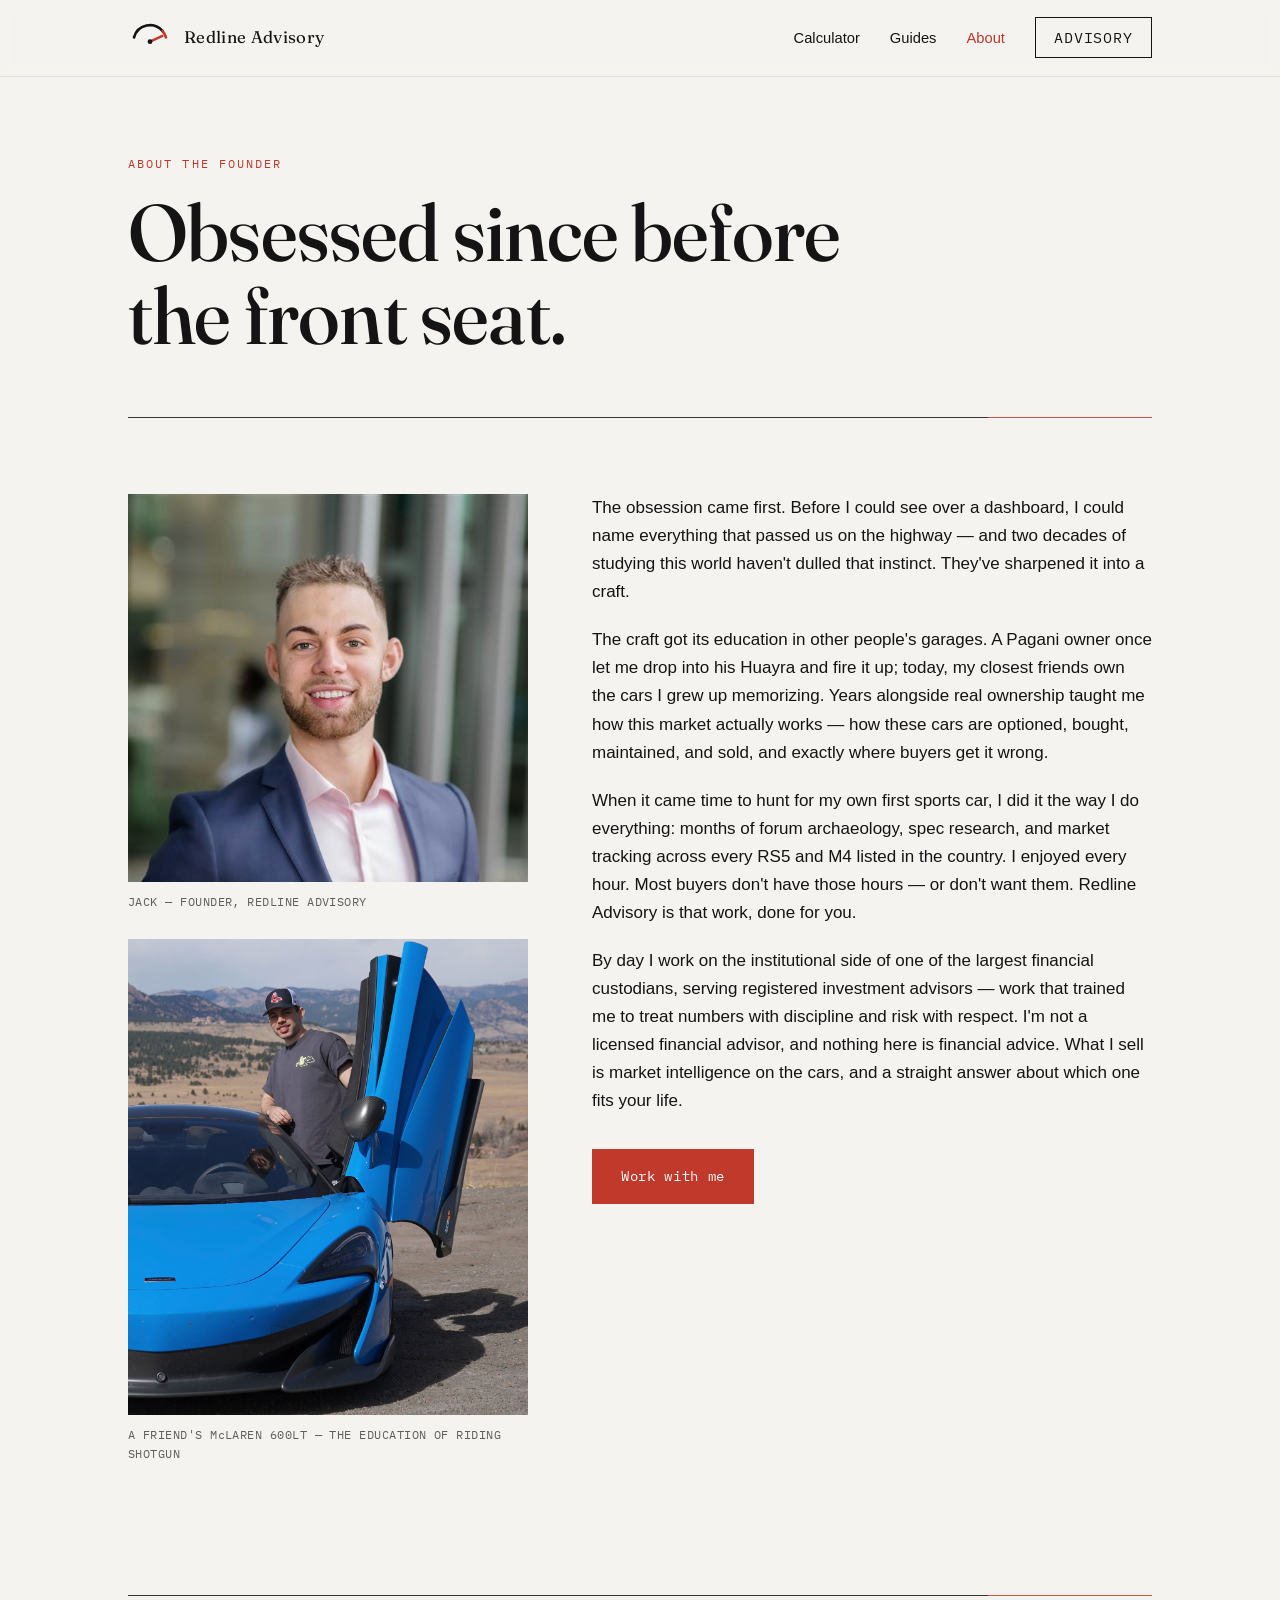
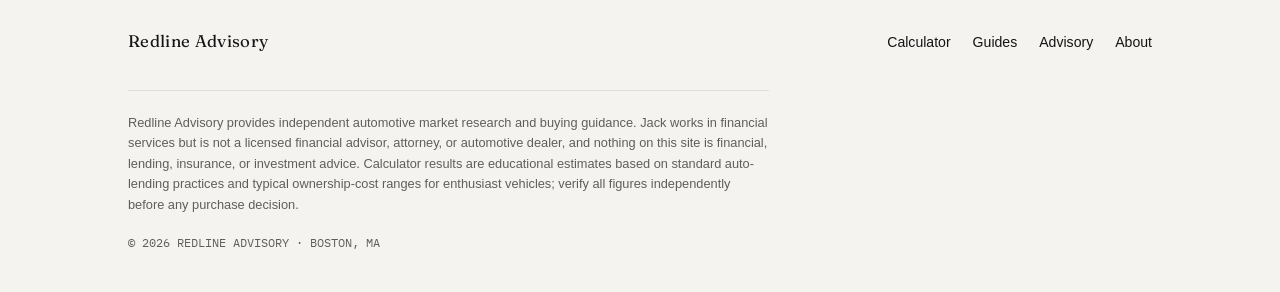
==== about.html @ b706e073 "Add files via upload Initial site — v2" ====
<!DOCTYPE html>
<html lang="en">
<head>
<meta charset="UTF-8">
<meta name="viewport" content="width=device-width, initial-scale=1.0">
<title>About Jack — Redline Advisory</title>
<meta name="description" content="The story behind Redline Advisory: a lifelong car obsessive with a financial services background, doing the buyer's-side research most people don't have time for.">
<link rel="preconnect" href="https://fonts.googleapis.com">
<link rel="preconnect" href="https://fonts.gstatic.com" crossorigin>
<link href="https://fonts.googleapis.com/css2?family=Fraunces:opsz,wght@9..144,400;9..144,500;9..144,600&family=IBM+Plex+Mono:wght@400;500&display=swap" rel="stylesheet">
<link rel="stylesheet" href="styles.css">
</head>
<body>

<header class="nav-sticky"><div class="wrap">
  <nav class="nav">
    <a class="nav-logo" href="index.html" aria-label="Redline Advisory home">
      <svg width="44" height="44" viewBox="0 0 48 48" fill="none" xmlns="http://www.w3.org/2000/svg" aria-hidden="true">
        <path d="M6.6 23.3 A18 18 0 0 1 37.8 16.4" stroke="#141414" stroke-width="3" stroke-linecap="round"/>
        <path d="M37.8 16.4 A18 18 0 0 1 41.4 23.3" stroke="#C0392B" stroke-width="3" stroke-linecap="round"/>
        <line x1="24" y1="28" x2="37.6" y2="21.7" stroke="#C0392B" stroke-width="2.6" stroke-linecap="round"/>
        <circle cx="24" cy="28" r="2.6" fill="#141414"/>
      </svg>
      <span class="nav-wordmark">Redline Advisory</span>
    </a>
    <ul class="nav-links">
      <li class="hide-m"><a href="calculator.html">Calculator</a></li>
      <li class="hide-m"><a href="guides.html">Guides</a></li>
      <li class="hide-m"><a class="active" href="about.html">About</a></li>
      <li><a class="nav-cta" href="advisory.html">ADVISORY</a></li>
    </ul>
  </nav>
</div></header>

<main>
  <section class="hero wrap" style="padding-bottom: clamp(30px, 5vw, 60px);">
    <span class="eyebrow">About the founder</span>
    <h1>Obsessed since before the front seat.</h1>
  </section>

  <div class="wrap"><hr class="redline-rule rule-anim"></div>

  <section class="section wrap">
    <div class="about-grid">
      <div class="reveal">
        <img src="images/jack-headshot.jpg" alt="Jack, founder of Redline Advisory" loading="lazy">
        <p class="photo-cap">JACK &mdash; FOUNDER, REDLINE ADVISORY</p>
        <img src="images/mclaren-600lt.jpg" alt="Jack standing at the open door of a friend's blue McLaren 600LT in the Colorado foothills" loading="lazy" style="margin-top: 28px;">
        <p class="photo-cap">A FRIEND'S McLAREN 600LT &mdash; THE EDUCATION OF RIDING SHOTGUN</p>
      </div>

      <div class="about-copy reveal">
        <p>The obsession came first. Before I could see over a dashboard, I could name everything that passed us on the highway &mdash; and two decades of studying this world haven't dulled that instinct. They've sharpened it into a craft.</p>

        <p>The craft got its education in other people's garages. A Pagani owner once let me drop into his Huayra and fire it up; today, my closest friends own the cars I grew up memorizing. Years alongside real ownership taught me how this market actually works &mdash; how these cars are optioned, bought, maintained, and sold, and exactly where buyers get it wrong.</p>

        <p>When it came time to hunt for my own first sports car, I did it the way I do everything: months of forum archaeology, spec research, and market tracking across every RS5 and M4 listed in the country. I enjoyed every hour. Most buyers don't have those hours &mdash; or don't want them. Redline Advisory is that work, done for you.</p>

        <p>By day I work on the institutional side of one of the largest financial custodians, serving registered investment advisors &mdash; work that trained me to treat numbers with discipline and risk with respect. I'm not a licensed financial advisor, and nothing here is financial advice. What I sell is market intelligence on the cars, and a straight answer about which one fits your life.</p>

        <p style="margin-top: 34px;"><a class="btn btn-solid" href="advisory.html" style="text-decoration:none;">Work with me</a></p>
      </div>
    </div>
  </section>
</main>

<footer class="wrap">
  <hr class="redline-rule rule-anim">
  <div class="foot-grid">
    <span class="nav-wordmark">Redline Advisory</span>
    <ul class="foot-links">
      <li><a href="calculator.html">Calculator</a></li>
      <li><a href="guides.html">Guides</a></li>
      <li><a href="advisory.html">Advisory</a></li>
      <li><a href="about.html">About</a></li>
    </ul>
  </div>
  <p class="disclaimer">Redline Advisory provides independent automotive market research and buying guidance. Jack works in financial services but is not a licensed financial advisor, attorney, or automotive dealer, and nothing on this site is financial, lending, insurance, or investment advice. Calculator results are educational estimates based on standard auto-lending practices and typical ownership-cost ranges for enthusiast vehicles; verify all figures independently before any purchase decision.</p>
  <p class="copyright">&copy; 2026 REDLINE ADVISORY &middot; BOSTON, MA</p>
</footer>

<script src="site.js"></script>
</body>
</html>
---- styles.css ----
/* ================================================================
   REDLINE ADVISORY — brand system
   Paper #F5F3EF · Ink #141414 · Redline #C0392B · Oxblood #8E2A20
   Graphite #5F5E5A · Hairline #E3DFD6
   Display: Fraunces · Body: system sans · Data: IBM Plex Mono
   Signature: the redline rule — hairline dividers that hit red
   ================================================================ */

:root {
  --paper: #F5F3EF;
  --ink: #141414;
  --red: #C0392B;
  --oxblood: #8E2A20;
  --graphite: #5F5E5A;
  --hairline: #E3DFD6;
  --display: "Fraunces", Georgia, "Times New Roman", serif;
  --body: -apple-system, BlinkMacSystemFont, "Segoe UI", Roboto, Helvetica, Arial, sans-serif;
  --mono: "IBM Plex Mono", "SF Mono", Menlo, Consolas, monospace;
  --max: 1120px;
  --pad: clamp(20px, 4vw, 48px);
}

* { margin: 0; padding: 0; box-sizing: border-box; }

html { scroll-behavior: smooth; }
@media (prefers-reduced-motion: reduce) {
  html { scroll-behavior: auto; }
  .reveal { opacity: 1 !important; transform: none !important; transition: none !important; }
}

body {
  background: var(--paper);
  color: var(--ink);
  font-family: var(--body);
  font-size: 17px;
  line-height: 1.65;
  -webkit-font-smoothing: antialiased;
}

.wrap { max-width: var(--max); margin: 0 auto; padding-left: var(--pad); padding-right: var(--pad); }

/* ---- The redline rule (signature element) ---- */
.redline-rule {
  height: 1px;
  border: 0;
  background: linear-gradient(90deg, var(--ink) 0%, var(--ink) 84%, var(--red) 84%, var(--red) 100%);
  opacity: 0.85;
}

/* ---- Type ---- */
h1, h2, h3 { font-family: var(--display); font-weight: 500; letter-spacing: -0.01em; }
h1 { font-size: clamp(2.6rem, 7vw, 5rem); line-height: 1.04; }
h2 { font-size: clamp(1.8rem, 4vw, 2.8rem); line-height: 1.12; }
h3 { font-size: clamp(1.25rem, 2.4vw, 1.6rem); line-height: 1.25; }

.eyebrow {
  font-family: var(--mono);
  font-size: 0.72rem;
  letter-spacing: 0.18em;
  text-transform: uppercase;
  color: var(--red);
  display: block;
  margin-bottom: 18px;
}

.lede { font-size: clamp(1.05rem, 1.8vw, 1.3rem); color: var(--graphite); max-width: 46ch; }

.mono { font-family: var(--mono); }

a { color: var(--ink); text-decoration-color: var(--red); text-decoration-thickness: 1px; text-underline-offset: 3px; }
a:hover { color: var(--oxblood); }
a:focus-visible, button:focus-visible, input:focus-visible, select:focus-visible {
  outline: 2px solid var(--red); outline-offset: 3px; border-radius: 2px;
}

/* ---- Nav ---- */
.nav {
  display: flex; align-items: center; justify-content: space-between;
  padding-top: 26px; padding-bottom: 26px;
}
.nav-logo { display: flex; align-items: center; gap: 12px; text-decoration: none; }
.nav-logo svg { display: block; }
.nav-wordmark { font-family: var(--display); font-size: 1.05rem; letter-spacing: 0.02em; }
.nav-links { display: flex; align-items: center; gap: clamp(14px, 2.5vw, 30px); list-style: none; }
.nav-links a { text-decoration: none; font-size: 0.92rem; color: var(--ink); }
.nav-links a.active { color: var(--red); }
.nav-cta {
  font-family: var(--mono); font-size: 0.78rem; letter-spacing: 0.06em;
  border: 1px solid var(--ink); padding: 10px 18px; text-decoration: none;
  transition: background 0.18s ease, color 0.18s ease;
}
.nav-cta:hover { background: var(--ink); color: var(--paper); }
@media (max-width: 760px) {
  .nav-links li.hide-m { display: none; }
}

/* ---- Buttons ---- */
.btn {
  display: inline-block; font-family: var(--mono); font-size: 0.85rem;
  letter-spacing: 0.05em; padding: 15px 28px; text-decoration: none;
  border: 1px solid var(--ink); color: var(--ink); background: transparent;
  cursor: pointer; transition: background 0.18s ease, color 0.18s ease, border-color 0.18s ease;
}
.btn-solid { background: var(--red); border-color: var(--red); color: #fff; }
.btn-solid:hover { background: var(--oxblood); border-color: var(--oxblood); color: #fff; }
.btn-ghost:hover { background: var(--ink); color: var(--paper); }

/* ---- Hero ---- */
.hero { padding-top: clamp(60px, 10vw, 130px); padding-bottom: clamp(60px, 9vw, 110px); }
.hero h1 { max-width: 15ch; }
.hero .lede { margin-top: 26px; }
.hero-actions { margin-top: 40px; display: flex; gap: 16px; flex-wrap: wrap; }

/* ---- Section scaffolding ---- */
.section { padding-top: clamp(56px, 8vw, 100px); padding-bottom: clamp(56px, 8vw, 100px); }
.section-head { margin-bottom: clamp(32px, 5vw, 56px); max-width: 60ch; }

/* ---- Persona doors (routing rows) ---- */
.door {
  display: grid; grid-template-columns: 90px 1fr auto; gap: 24px; align-items: baseline;
  padding: 34px 0; text-decoration: none; color: var(--ink);
  border-top: 1px solid var(--hairline);
  transition: padding-left 0.22s ease;
}
.door:last-of-type { border-bottom: 1px solid var(--hairline); }
.door:hover { padding-left: 10px; }
.door:hover .door-arrow { color: var(--red); transform: translateX(6px); }
.door-index { font-family: var(--mono); font-size: 0.8rem; color: var(--graphite); }
.door h3 { transition: color 0.18s ease; }
.door:hover h3 { color: var(--oxblood); }
.door p { color: var(--graphite); margin-top: 6px; font-size: 0.98rem; max-width: 52ch; }
.door-arrow { font-family: var(--mono); font-size: 1.3rem; transition: transform 0.22s ease, color 0.18s ease; }
@media (max-width: 640px) {
  .door { grid-template-columns: 1fr auto; }
  .door-index { display: none; }
}

/* ---- Cards / offers ---- */
.offer-grid { display: grid; grid-template-columns: repeat(auto-fit, minmax(300px, 1fr)); gap: 28px; }
.offer {
  border: 1px solid var(--ink); padding: 36px 32px; background: #FBFAF7;
  display: flex; flex-direction: column;
}
.offer.featured { border-color: var(--red); box-shadow: 6px 6px 0 var(--red); }
.offer-price { font-family: var(--mono); font-size: 1.9rem; margin: 18px 0 4px; }
.offer-price .per { font-size: 0.8rem; color: var(--graphite); }
.offer ul { list-style: none; margin: 22px 0 30px; flex: 1; }
.offer ul li { padding: 9px 0 9px 26px; position: relative; border-top: 1px solid var(--hairline); font-size: 0.95rem; }
.offer ul li::before { content: "—"; position: absolute; left: 0; color: var(--red); }
.offer .btn { text-align: center; }
.offer-tag { font-family: var(--mono); font-size: 0.68rem; letter-spacing: 0.16em; text-transform: uppercase; color: var(--graphite); }

/* ---- Process steps ---- */
.steps { display: grid; grid-template-columns: repeat(auto-fit, minmax(240px, 1fr)); gap: 36px; counter-reset: step; }
.step { border-top: 2px solid var(--ink); padding-top: 20px; position: relative; }
.step::after { content: ""; position: absolute; top: -2px; left: 0; width: 34px; height: 2px; background: var(--red); }
.step-num { font-family: var(--mono); font-size: 0.75rem; color: var(--red); letter-spacing: 0.15em; }
.step h3 { margin: 10px 0 8px; font-size: 1.2rem; }
.step p { color: var(--graphite); font-size: 0.95rem; }

/* ---- Proof / case studies ---- */
.case { border-left: 2px solid var(--red); padding: 6px 0 6px 28px; margin-bottom: 40px; max-width: 62ch; }
.case blockquote { font-family: var(--display); font-size: clamp(1.15rem, 2vw, 1.45rem); line-height: 1.4; }
.case figcaption { margin-top: 14px; font-family: var(--mono); font-size: 0.78rem; color: var(--graphite); letter-spacing: 0.04em; }

/* ---- About ---- */
.about-grid { display: grid; grid-template-columns: 1fr 1.4fr; gap: clamp(32px, 5vw, 72px); align-items: start; }
.about-grid img { width: 100%; height: auto; display: block; filter: saturate(0.92); }
.about-grid .photo-cap { font-family: var(--mono); font-size: 0.72rem; color: var(--graphite); margin-top: 10px; letter-spacing: 0.04em; }
.about-copy p + p { margin-top: 20px; }
@media (max-width: 800px) { .about-grid { grid-template-columns: 1fr; } }

/* ---- Newsletter band ---- */
.news-band { background: var(--ink); color: var(--paper); }
.news-band .eyebrow { color: var(--red); }
.news-band h2 { color: var(--paper); }
.news-band p { color: #C9C6BF; max-width: 52ch; }
.news-band .btn { border-color: var(--paper); color: var(--paper); margin-top: 28px; }
.news-band .btn:hover { background: var(--paper); color: var(--ink); }

/* ---- Footer ---- */
footer { padding: 56px 0 40px; }
.foot-grid { display: flex; justify-content: space-between; gap: 32px; flex-wrap: wrap; margin-top: 32px; }
.foot-links { list-style: none; display: flex; gap: 22px; flex-wrap: wrap; }
.foot-links a { font-size: 0.88rem; text-decoration: none; }
.disclaimer {
  margin-top: 34px; padding-top: 22px; border-top: 1px solid var(--hairline);
  font-size: 0.8rem; color: var(--graphite); max-width: 90ch; line-height: 1.6;
}
.copyright { font-family: var(--mono); font-size: 0.72rem; color: var(--graphite); margin-top: 18px; }

/* ---- Calculator ---- */
.calc-grid { display: grid; grid-template-columns: 1fr 1.2fr; gap: clamp(32px, 5vw, 64px); align-items: start; }
@media (max-width: 860px) { .calc-grid { grid-template-columns: 1fr; } }
.calc-form label { display: block; font-family: var(--mono); font-size: 0.72rem; letter-spacing: 0.12em; text-transform: uppercase; color: var(--graphite); margin: 22px 0 8px; }
.calc-form input, .calc-form select {
  width: 100%; padding: 13px 14px; font-family: var(--mono); font-size: 1rem;
  border: 1px solid var(--ink); background: #FBFAF7; color: var(--ink);
}
.calc-form .btn { width: 100%; margin-top: 30px; }
.tier { border: 1px solid var(--ink); background: #FBFAF7; padding: 26px 26px 22px; margin-bottom: 18px; position: relative; }
.tier-label { font-family: var(--mono); font-size: 0.7rem; letter-spacing: 0.16em; text-transform: uppercase; }
.tier-price { font-family: var(--display); font-size: clamp(1.9rem, 3.5vw, 2.6rem); margin: 6px 0 2px; }
.tier-sub { font-size: 0.88rem; color: var(--graphite); }
.tier-meter { height: 5px; background: var(--hairline); margin-top: 16px; position: relative; overflow: hidden; }
.tier-meter span { position: absolute; inset: 0 auto 0 0; background: var(--ink); }
.tier.t1 .tier-meter span { width: 60%; }
.tier.t2 .tier-meter span { width: 80%; background: linear-gradient(90deg, var(--ink) 75%, var(--red) 75%); }
.tier.t3 .tier-meter span { width: 100%; background: linear-gradient(90deg, var(--ink) 60%, var(--red) 60%); }
.tier.t3 { border-color: var(--red); }
.tier.t3 .tier-label { color: var(--red); }
.calc-note { font-size: 0.85rem; color: var(--graphite); margin-top: 22px; line-height: 1.6; }
.methodology { background: #FBFAF7; border: 1px solid var(--hairline); padding: 30px 32px; margin-top: 48px; }
.methodology h3 { margin-bottom: 12px; }
.methodology p { font-size: 0.92rem; color: var(--graphite); }
.methodology p + p { margin-top: 12px; }

/* ---- Guides ---- */
.guide-row { display: grid; grid-template-columns: auto 1fr auto; gap: 26px; align-items: center; padding: 30px 0; border-top: 1px solid var(--hairline); }
.guide-row:last-of-type { border-bottom: 1px solid var(--hairline); }
.guide-badge { font-family: var(--mono); font-size: 0.68rem; letter-spacing: 0.14em; text-transform: uppercase; border: 1px solid var(--ink); padding: 6px 10px; white-space: nowrap; }
.guide-badge.soon { border-color: var(--graphite); color: var(--graphite); }
.guide-row p { color: var(--graphite); font-size: 0.95rem; margin-top: 4px; }
@media (max-width: 640px) { .guide-row { grid-template-columns: 1fr; gap: 12px; } }

/* ---- Reveal animation ---- */
.reveal { opacity: 0; transform: translateY(18px); transition: opacity 0.6s ease, transform 0.6s ease; }
.reveal.in { opacity: 1; transform: none; }

/* ================================================================
   v2 refinements — density, flow, sticky nav, tach gauges
   ================================================================ */

/* Tighter vertical rhythm */
.section { padding-top: clamp(44px, 6vw, 76px); padding-bottom: clamp(44px, 6vw, 76px); }
.hero { padding-top: clamp(40px, 6vw, 84px); padding-bottom: clamp(40px, 6vw, 72px); }
.section-head { margin-bottom: clamp(26px, 4vw, 44px); }
.door { padding: 28px 0; }

/* Sticky nav */
.nav-sticky {
  position: sticky; top: 0; z-index: 50;
  background: rgba(245, 243, 239, 0.92);
  backdrop-filter: blur(7px); -webkit-backdrop-filter: blur(7px);
  border-bottom: 1px solid var(--hairline);
}
.nav-sticky .nav { padding-top: 16px; padding-bottom: 16px; }

/* Split hero with photo */
.hero-split { display: grid; grid-template-columns: 1.15fr 0.85fr; gap: clamp(28px, 4vw, 64px); align-items: center; }
.hero-photo img { width: 100%; height: auto; display: block; filter: saturate(0.95) contrast(1.02); box-shadow: 12px 12px 0 var(--red); }
.hero-photo .photo-cap { font-family: var(--mono); font-size: 0.7rem; color: var(--graphite); margin-top: 14px; letter-spacing: 0.05em; }
@media (max-width: 880px) { .hero-split { grid-template-columns: 1fr; } .hero-photo { max-width: 440px; } }

/* Alternating band for flow */
.band-alt { background: #EDEAE1; }

/* Redline rules draw themselves in */
.redline-rule { transform-origin: left center; }
.rule-anim { transform: scaleX(0); transition: transform 0.9s cubic-bezier(0.22, 0.9, 0.3, 1); }
.rule-anim.in { transform: scaleX(1); }
@media (prefers-reduced-motion: reduce) { .rule-anim { transform: none; transition: none; } }

/* Staggered reveals inside sections */
.reveal:nth-child(2) { transition-delay: 0.08s; }
.reveal:nth-child(3) { transition-delay: 0.16s; }
.reveal:nth-child(4) { transition-delay: 0.24s; }

/* Tier cards become tachometers */
.tier { display: grid; grid-template-columns: 1fr auto; column-gap: 20px; align-items: center; }
.tier-text { min-width: 0; }
.tier-gauge { width: 128px; height: 78px; }
.tier-gauge .needle { transform-origin: 64px 66px; transition: transform 1s cubic-bezier(0.34, 1.25, 0.42, 1); }
@media (prefers-reduced-motion: reduce) { .tier-gauge .needle { transition: none; } }
.tier-meter { display: none; }
@media (max-width: 480px) { .tier-gauge { width: 104px; height: 64px; } .tier-gauge .needle { transform-origin: 52px 54px; } }
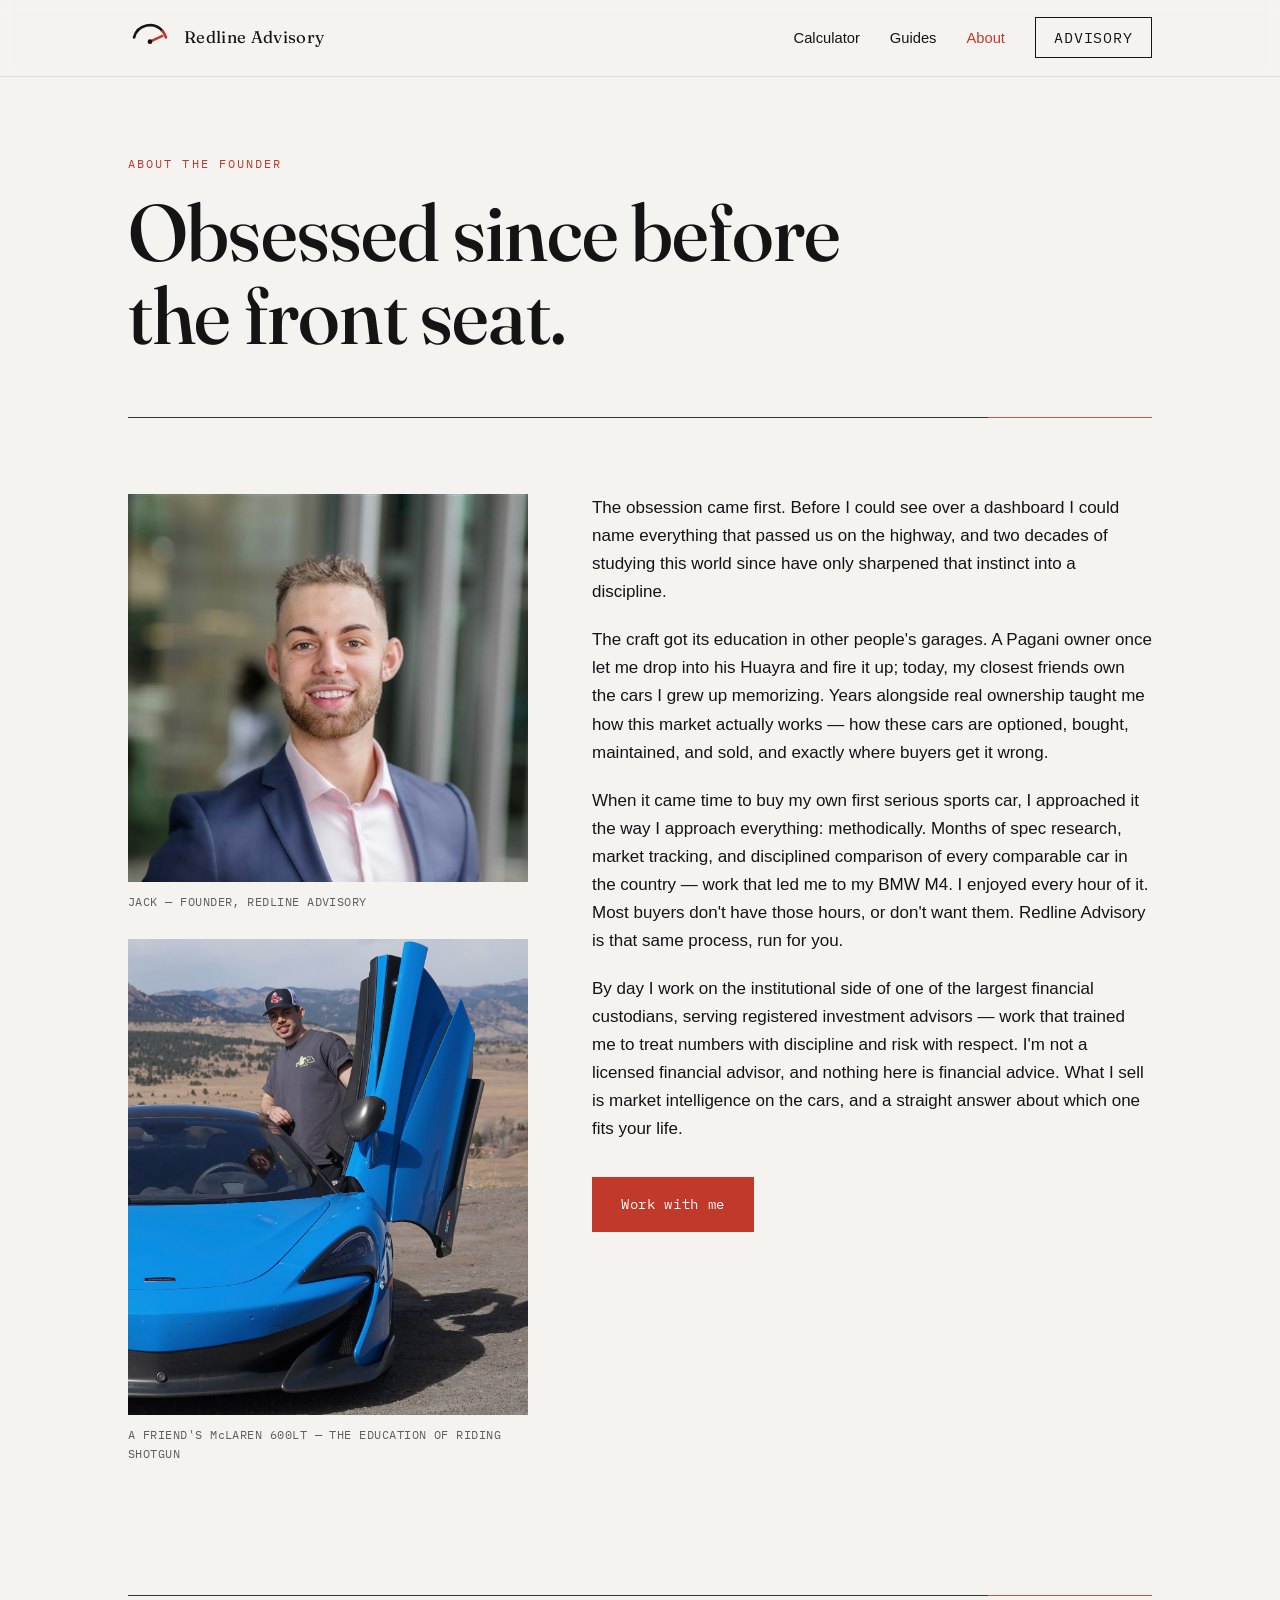
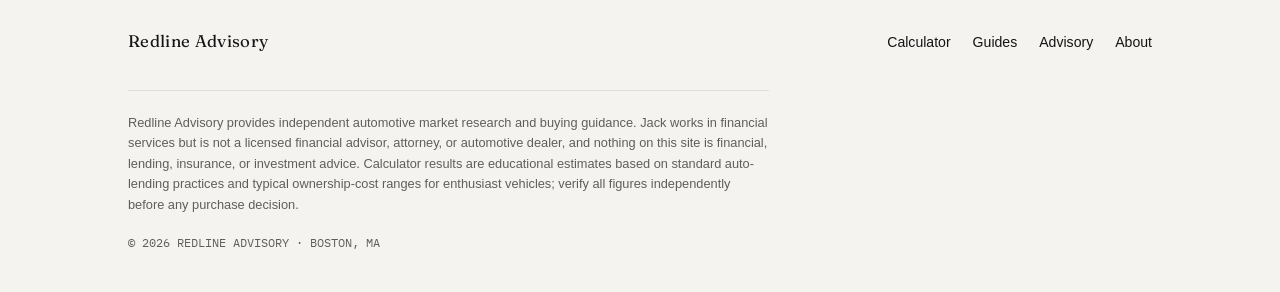
==== commit f3b1febd: "Add report-request form, update bio." ====
--- a/about.html
+++ b/about.html
@@ -50,11 +50,11 @@
       </div>
 
       <div class="about-copy reveal">
-        <p>The obsession came first. Before I could see over a dashboard, I could name everything that passed us on the highway &mdash; and two decades of studying this world haven't dulled that instinct. They've sharpened it into a craft.</p>
+        <p>The obsession came first. Before I could see over a dashboard I could name everything that passed us on the highway, and two decades of studying this world since have only sharpened that instinct into a discipline.</p>
 
         <p>The craft got its education in other people's garages. A Pagani owner once let me drop into his Huayra and fire it up; today, my closest friends own the cars I grew up memorizing. Years alongside real ownership taught me how this market actually works &mdash; how these cars are optioned, bought, maintained, and sold, and exactly where buyers get it wrong.</p>
 
-        <p>When it came time to hunt for my own first sports car, I did it the way I do everything: months of forum archaeology, spec research, and market tracking across every RS5 and M4 listed in the country. I enjoyed every hour. Most buyers don't have those hours &mdash; or don't want them. Redline Advisory is that work, done for you.</p>
+        <p>When it came time to buy my own first serious sports car, I approached it the way I approach everything: methodically. Months of spec research, market tracking, and disciplined comparison of every comparable car in the country &mdash; work that led me to my BMW M4. I enjoyed every hour of it. Most buyers don't have those hours, or don't want them. Redline Advisory is that same process, run for you.</p>
 
         <p>By day I work on the institutional side of one of the largest financial custodians, serving registered investment advisors &mdash; work that trained me to treat numbers with discipline and risk with respect. I'm not a licensed financial advisor, and nothing here is financial advice. What I sell is market intelligence on the cars, and a straight answer about which one fits your life.</p>
 
--- a/styles.css
+++ b/styles.css
@@ -274,3 +274,19 @@
 @media (prefers-reduced-motion: reduce) { .tier-gauge .needle { transition: none; } }
 .tier-meter { display: none; }
 @media (max-width: 480px) { .tier-gauge { width: 104px; height: 64px; } .tier-gauge .needle { transform-origin: 52px 54px; } }
+
+/* ---- Request-a-report form ---- */
+.request-form { max-width: 640px; }
+.rf-grid { display: grid; grid-template-columns: 1fr 1fr; gap: 20px; }
+@media (max-width: 520px) { .rf-grid { grid-template-columns: 1fr; } }
+.request-form label { display: block; font-family: var(--mono); font-size: 0.72rem; letter-spacing: 0.12em; text-transform: uppercase; color: var(--graphite); margin: 22px 0 8px; }
+.rf-opt { text-transform: none; letter-spacing: 0; color: var(--hairline); color: #A9A69D; }
+.request-form input, .request-form textarea {
+  width: 100%; padding: 13px 14px; font-family: var(--body); font-size: 1rem;
+  border: 1px solid var(--ink); background: #FBFAF7; color: var(--ink); border-radius: 0;
+}
+.request-form textarea { resize: vertical; }
+.request-form .btn { margin-top: 28px; }
+.rf-status { margin-top: 16px; font-size: 0.92rem; min-height: 1.2em; }
+.rf-status.ok { color: var(--oxblood); }
+.rf-status.err { color: var(--red); }
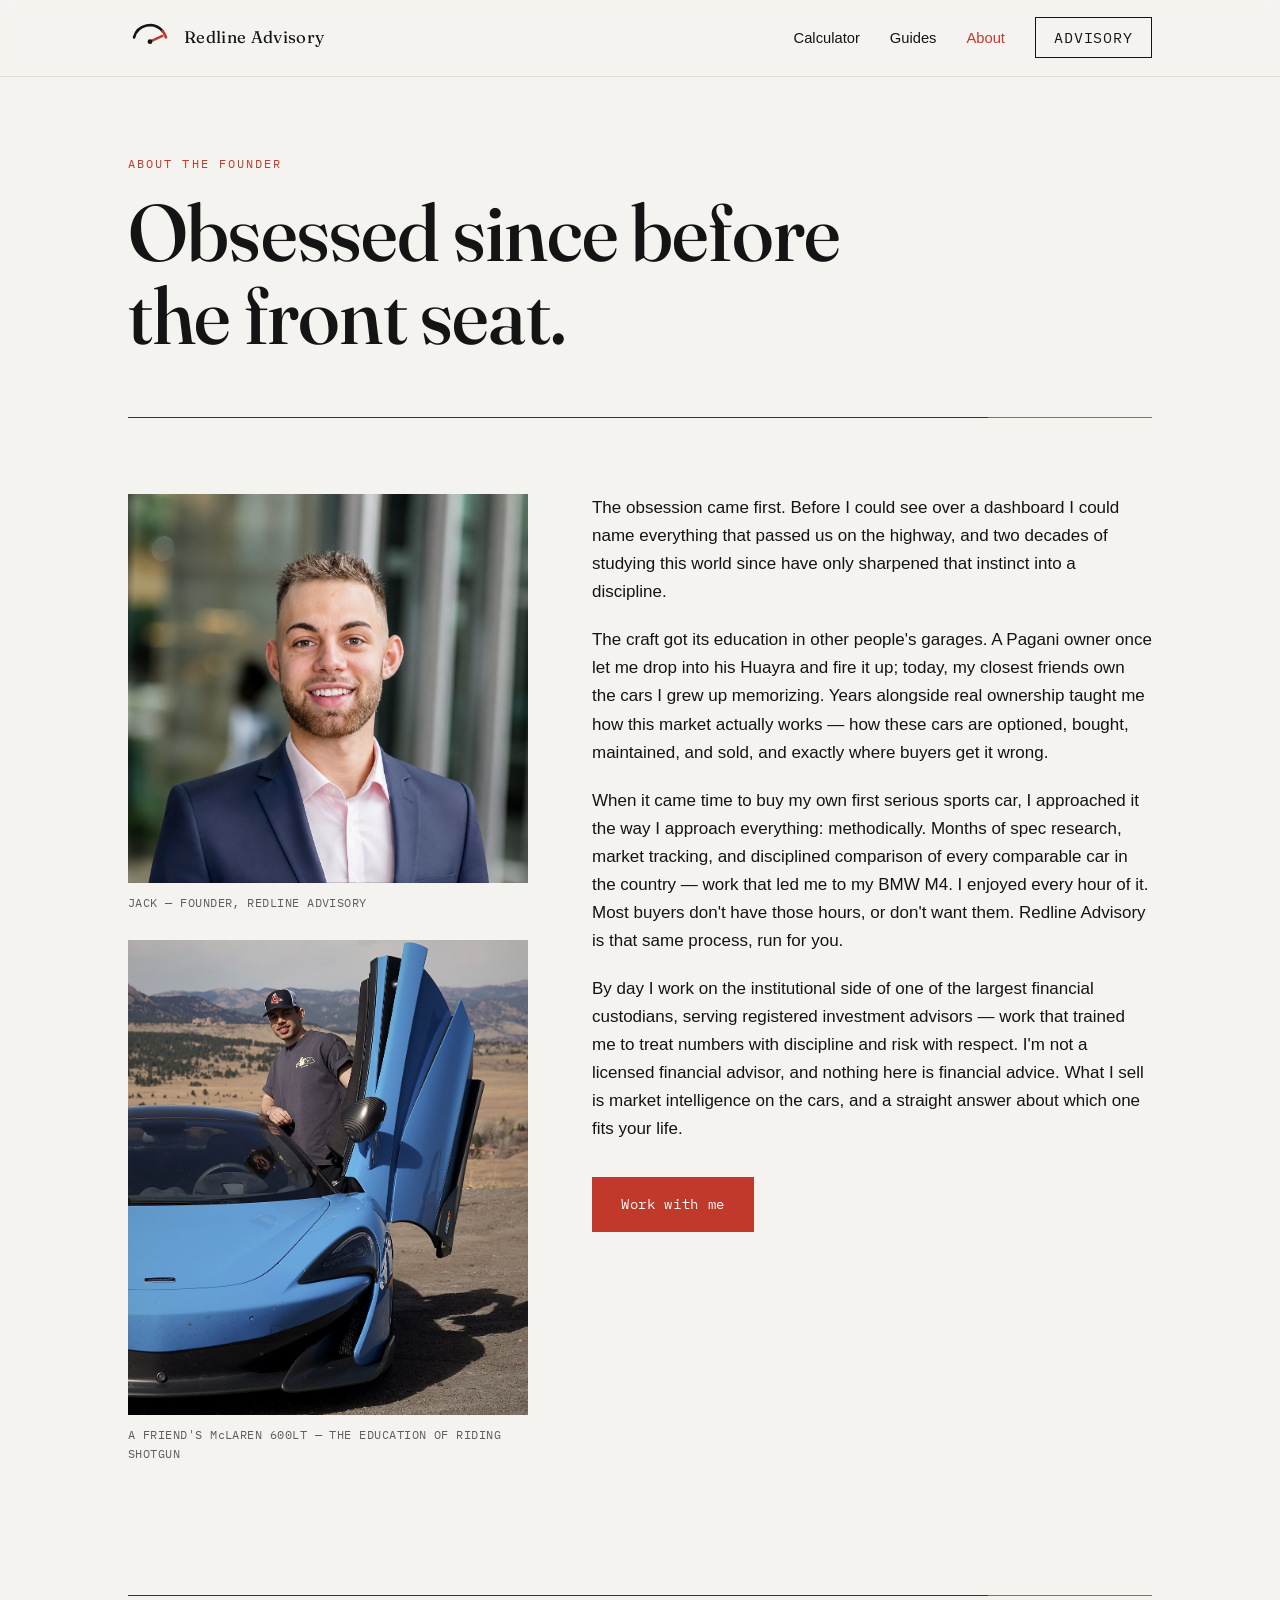
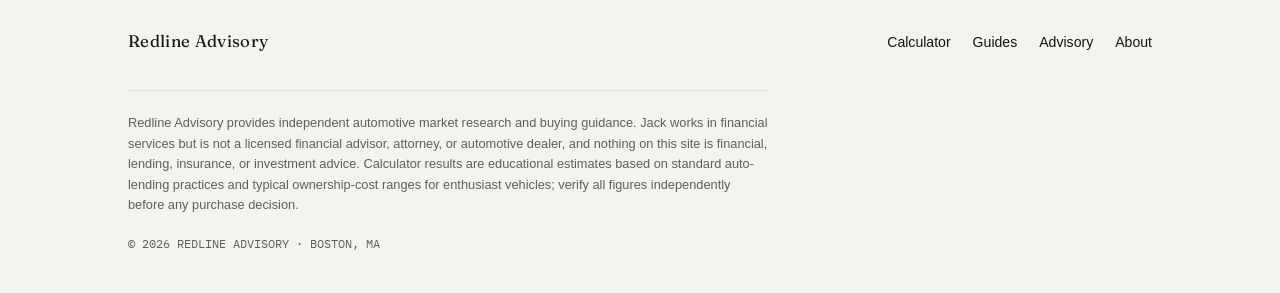
==== commit af2f78fb: "Add mobile nav, share previews, favicons, 404, robots and sitemap - Mobile hamburger menu: Calculato" ====
--- a/about.html
+++ b/about.html
@@ -8,6 +8,21 @@
 <link rel="preconnect" href="https://fonts.googleapis.com">
 <link rel="preconnect" href="https://fonts.gstatic.com" crossorigin>
 <link href="https://fonts.googleapis.com/css2?family=Fraunces:opsz,wght@9..144,400;9..144,500;9..144,600&family=IBM+Plex+Mono:wght@400;500&display=swap" rel="stylesheet">
+<link rel="canonical" href="https://redline-advisory.com/about.html">
+<link rel="icon" href="favicon.svg" type="image/svg+xml">
+<link rel="icon" href="favicon.ico" sizes="32x32">
+<link rel="apple-touch-icon" href="apple-touch-icon.png">
+<meta name="theme-color" content="#F5F3EF">
+<meta property="og:type" content="website">
+<meta property="og:site_name" content="Redline Advisory">
+<meta property="og:title" content="About Jack — Redline Advisory">
+<meta property="og:description" content="The story behind Redline Advisory: a lifelong car obsessive with a financial services background, doing the buyer's-side research most people don't have time for.">
+<meta property="og:url" content="https://redline-advisory.com/about.html">
+<meta property="og:image" content="https://redline-advisory.com/images/bmw-m4-guide.jpg">
+<meta name="twitter:card" content="summary_large_image">
+<meta name="twitter:title" content="About Jack — Redline Advisory">
+<meta name="twitter:description" content="The story behind Redline Advisory: a lifelong car obsessive with a financial services background, doing the buyer's-side research most people don't have time for.">
+<meta name="twitter:image" content="https://redline-advisory.com/images/bmw-m4-guide.jpg">
 <link rel="stylesheet" href="styles.css">
 </head>
 <body>
@@ -28,8 +43,14 @@
       <li class="hide-m"><a href="guides.html">Guides</a></li>
       <li class="hide-m"><a class="active" href="about.html">About</a></li>
       <li><a class="nav-cta" href="advisory.html">ADVISORY</a></li>
+      <li class="show-m"><button class="nav-toggle" type="button" aria-label="Open menu" aria-expanded="false" aria-controls="nav-mobile"><span></span><span></span><span></span></button></li>
     </ul>
   </nav>
+  <ul class="nav-mobile" id="nav-mobile" hidden>
+    <li><a href="calculator.html">Calculator</a></li>
+    <li><a href="guides.html">Guides</a></li>
+    <li><a class="active" href="about.html">About</a></li>
+  </ul>
 </div></header>
 
 <main>
--- a/styles.css
+++ b/styles.css
@@ -1,9 +1,9 @@
 /* ================================================================
-   REDLINE ADVISORY — brand system
-   Paper #F5F3EF · Ink #141414 · Redline #C0392B · Oxblood #8E2A20
-   Graphite #5F5E5A · Hairline #E3DFD6
-   Display: Fraunces · Body: system sans · Data: IBM Plex Mono
-   Signature: the redline rule — hairline dividers that hit red
+   REDLINE ADVISORY - brand system
+   Paper #F5F3EF . Ink #141414 . Redline #C0392B . Oxblood #8E2A20
+   Graphite #5F5E5A . Hairline #E3DFD6
+   Display: Fraunces . Body: system sans . Data: IBM Plex Mono
+   Signature: the redline rule - hairline dividers that hit red
    ================================================================ */
 
 :root {
@@ -146,7 +146,7 @@
 .offer-price .per { font-size: 0.8rem; color: var(--graphite); }
 .offer ul { list-style: none; margin: 22px 0 30px; flex: 1; }
 .offer ul li { padding: 9px 0 9px 26px; position: relative; border-top: 1px solid var(--hairline); font-size: 0.95rem; }
-.offer ul li::before { content: "—"; position: absolute; left: 0; color: var(--red); }
+.offer ul li::before { content: "\2014"; position: absolute; left: 0; color: var(--red); }
 .offer .btn { text-align: center; }
 .offer-tag { font-family: var(--mono); font-size: 0.68rem; letter-spacing: 0.16em; text-transform: uppercase; color: var(--graphite); }
 
@@ -222,13 +222,16 @@
 .guide-badge.soon { border-color: var(--graphite); color: var(--graphite); }
 .guide-row p { color: var(--graphite); font-size: 0.95rem; margin-top: 4px; }
 @media (max-width: 640px) { .guide-row { grid-template-columns: 1fr; gap: 12px; } }
+.guide-row-thumb { grid-template-columns: 88px auto 1fr auto; }
+.guide-thumb { width: 88px; height: 88px; object-fit: cover; border: 1px solid var(--ink); display: block; }
+@media (max-width: 640px) { .guide-row-thumb { grid-template-columns: 1fr; } .guide-thumb { width: 100%; height: 160px; } }
 
 /* ---- Reveal animation ---- */
 .reveal { opacity: 0; transform: translateY(18px); transition: opacity 0.6s ease, transform 0.6s ease; }
 .reveal.in { opacity: 1; transform: none; }
 
 /* ================================================================
-   v2 refinements — density, flow, sticky nav, tach gauges
+      v2 refinements - density, flow, sticky nav, tach gauges
    ================================================================ */
 
 /* Tighter vertical rhythm */
@@ -290,3 +293,29 @@
 .rf-status { margin-top: 16px; font-size: 0.92rem; min-height: 1.2em; }
 .rf-status.ok { color: var(--oxblood); }
 .rf-status.err { color: var(--red); }
+
+/* ---- Mobile nav ---- */
+.nav-links li.show-m { display: none; }
+.nav-mobile { display: none; }
+.nav-toggle {
+  display: flex; flex-direction: column; justify-content: center; gap: 5px;
+  width: 44px; height: 44px; padding: 0 10px; background: transparent; border: 1px solid var(--ink); cursor: pointer;
+}
+.nav-toggle span { display: block; height: 2px; background: var(--ink); transition: transform 0.2s ease, opacity 0.2s ease; }
+.nav-toggle[aria-expanded="true"] span:nth-child(1) { transform: translateY(7px) rotate(45deg); background: var(--red); }
+.nav-toggle[aria-expanded="true"] span:nth-child(2) { opacity: 0; }
+.nav-toggle[aria-expanded="true"] span:nth-child(3) { transform: translateY(-7px) rotate(-45deg); background: var(--red); }
+@media (max-width: 760px) {
+  .nav-wordmark { white-space: nowrap; font-size: 1rem; }
+  .nav-links { gap: 10px; }
+  .nav-cta { padding: 9px 12px; }
+  .nav-links li.show-m { display: block; }
+  .nav-mobile { display: block; list-style: none; border-top: 1px solid var(--hairline); padding: 8px 0 14px; }
+  .nav-mobile[hidden] { display: none; }
+  .nav-mobile li a {
+    display: block; padding: 13px 0; text-decoration: none; font-size: 1.05rem;
+    font-family: var(--display); border-bottom: 1px solid var(--hairline);
+  }
+  .nav-mobile li:last-child a { border-bottom: 0; }
+  .nav-mobile li a.active { color: var(--red); }
+}
